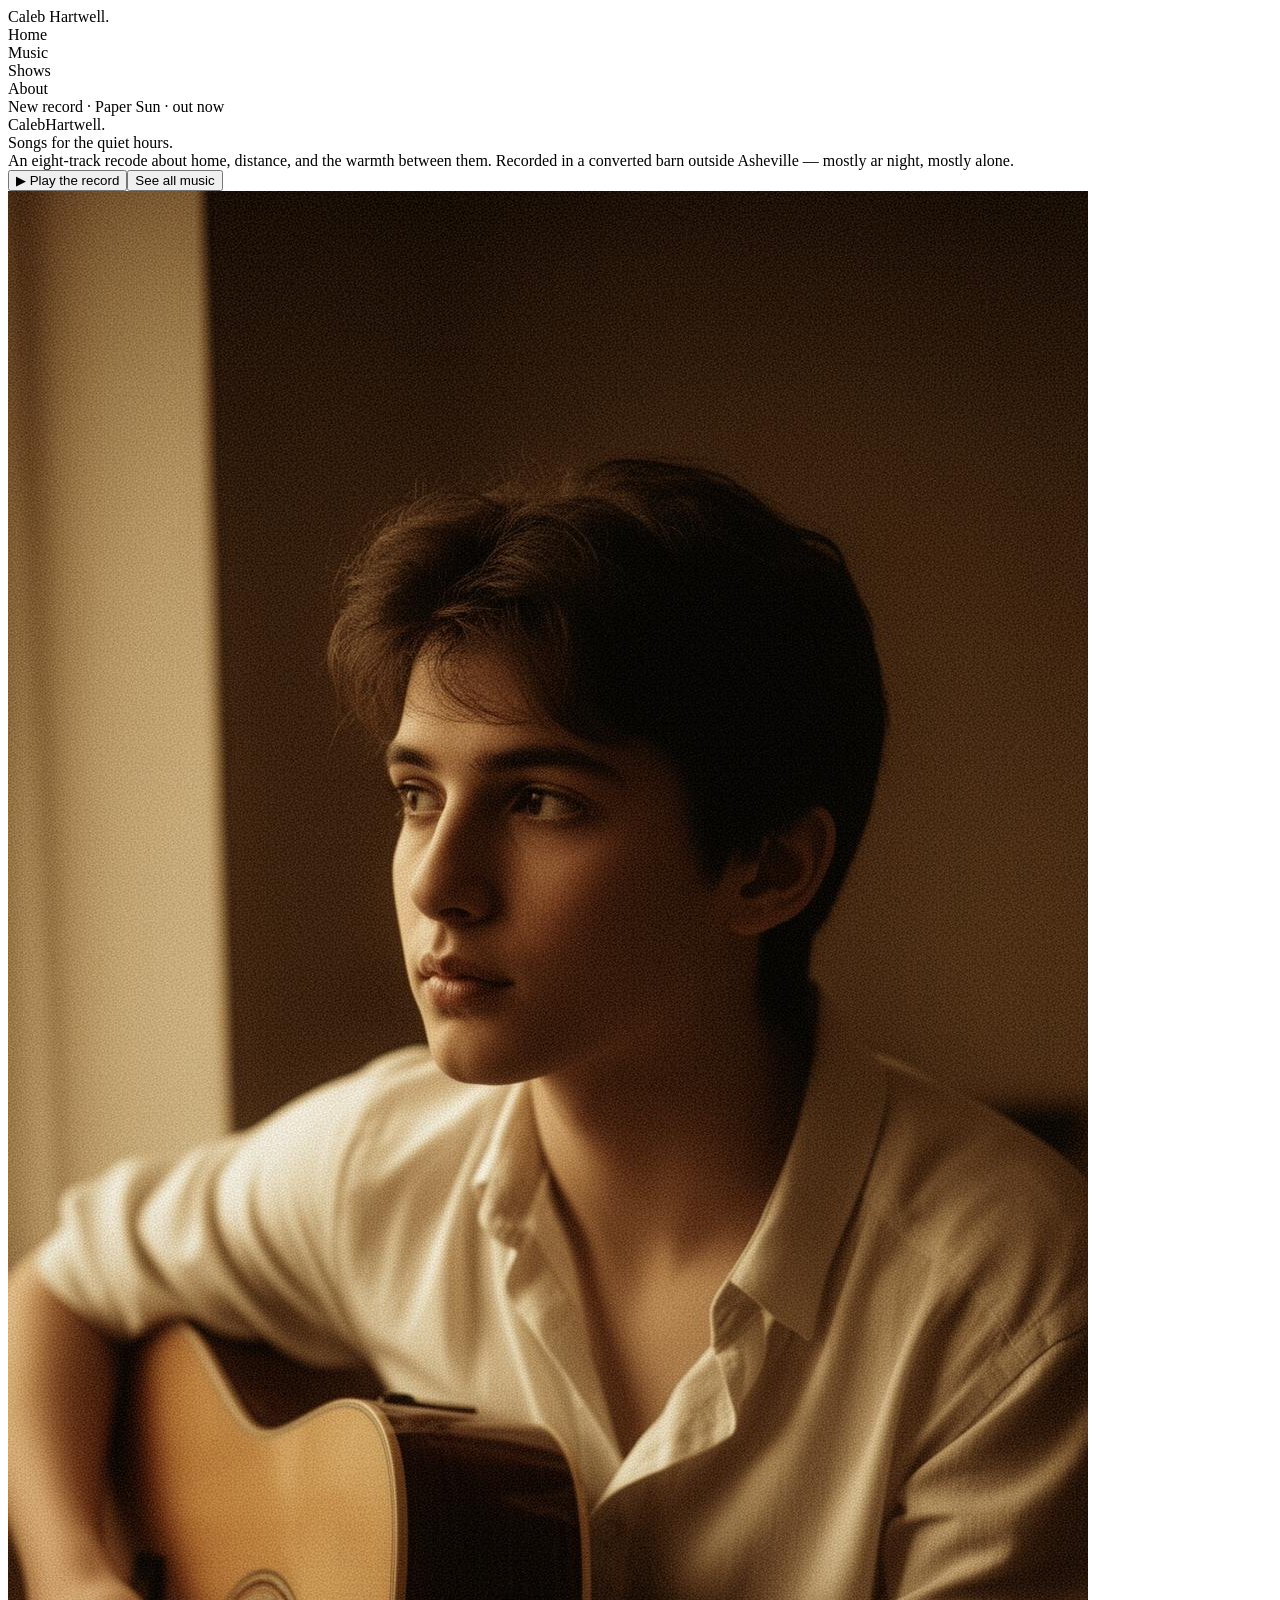
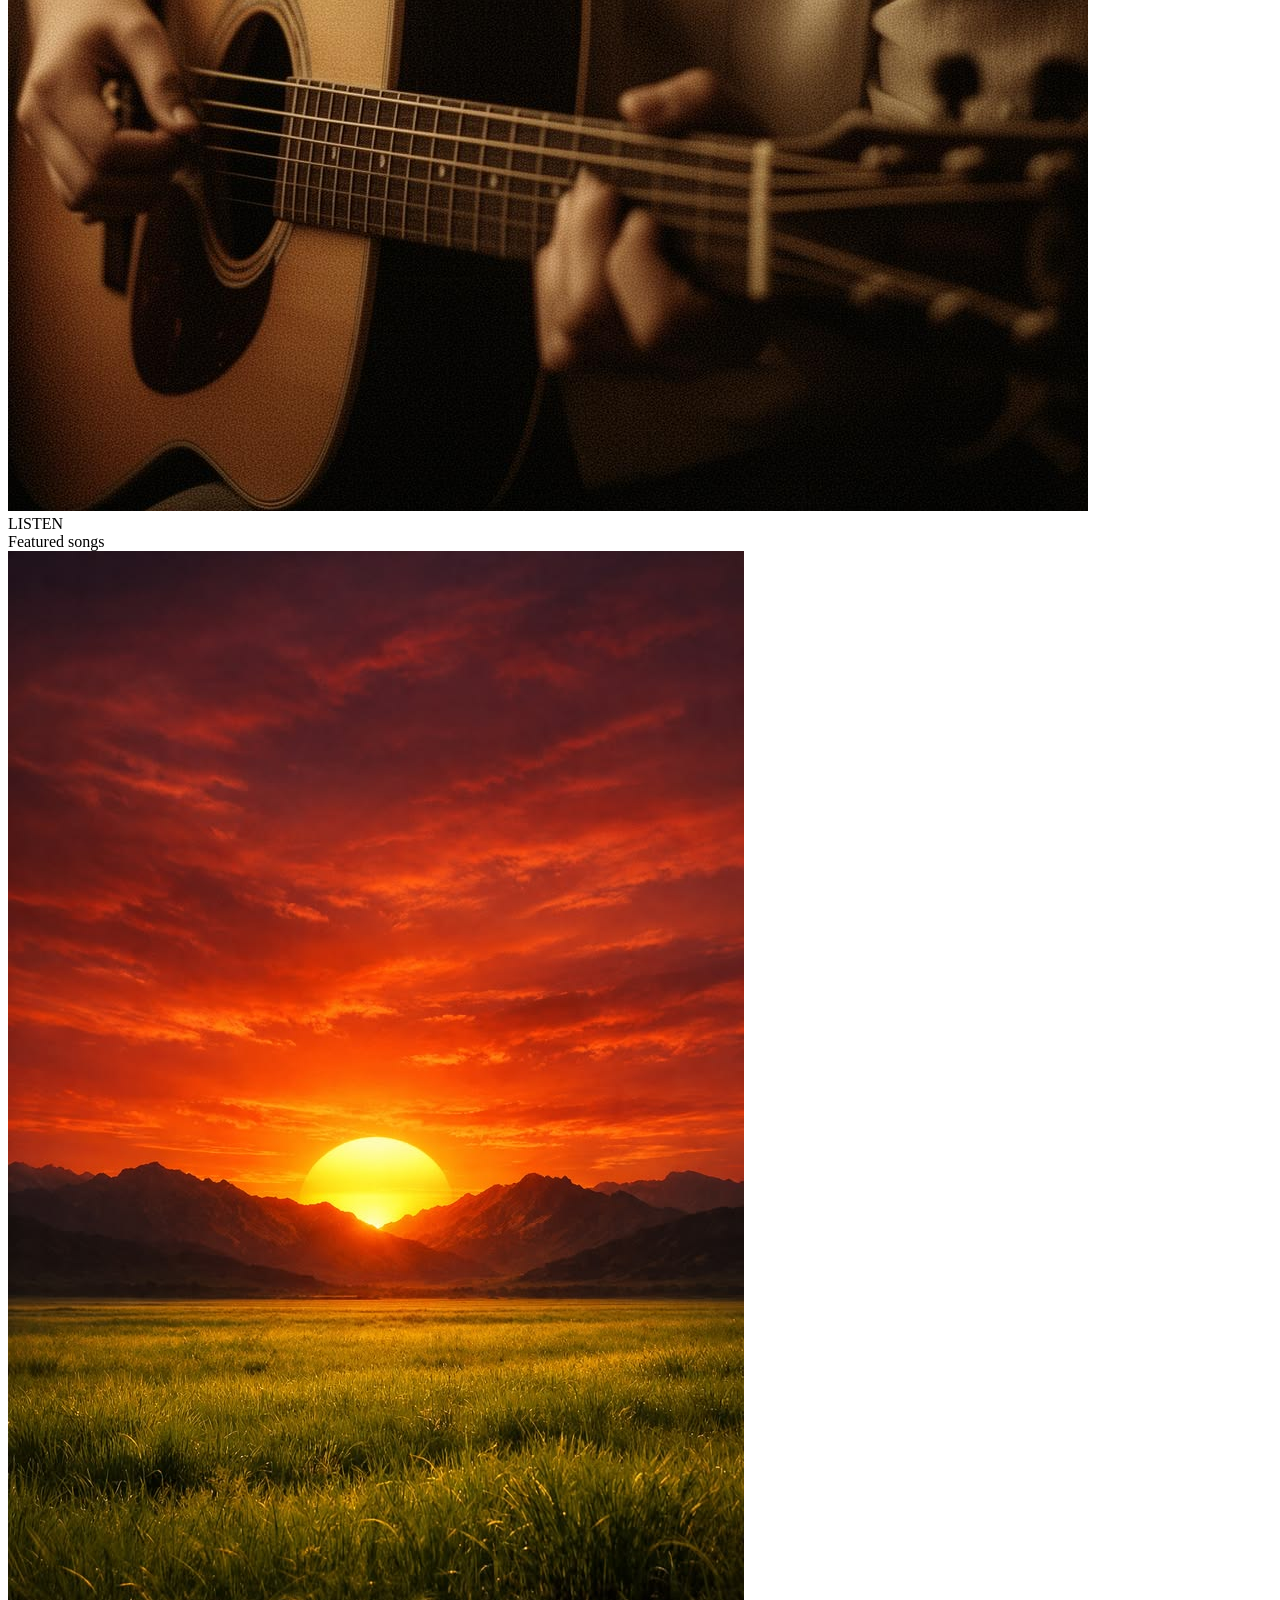
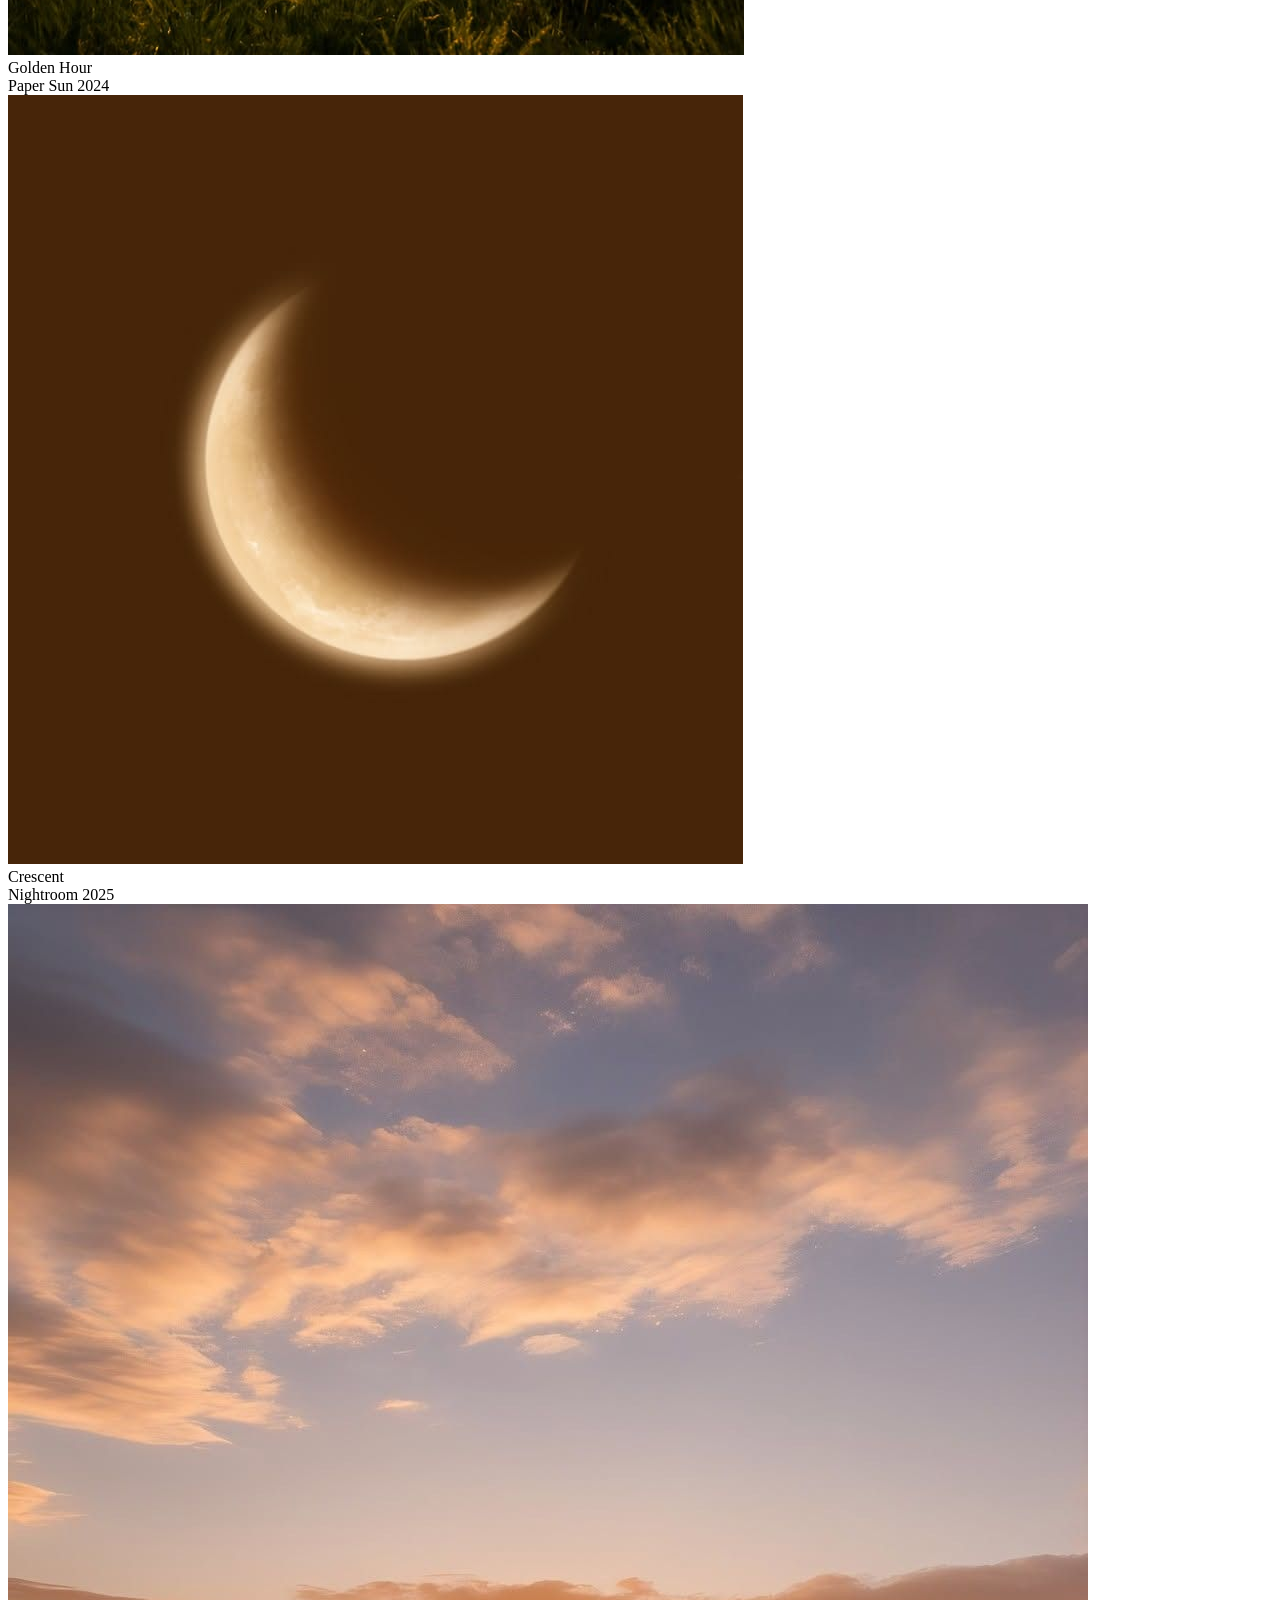
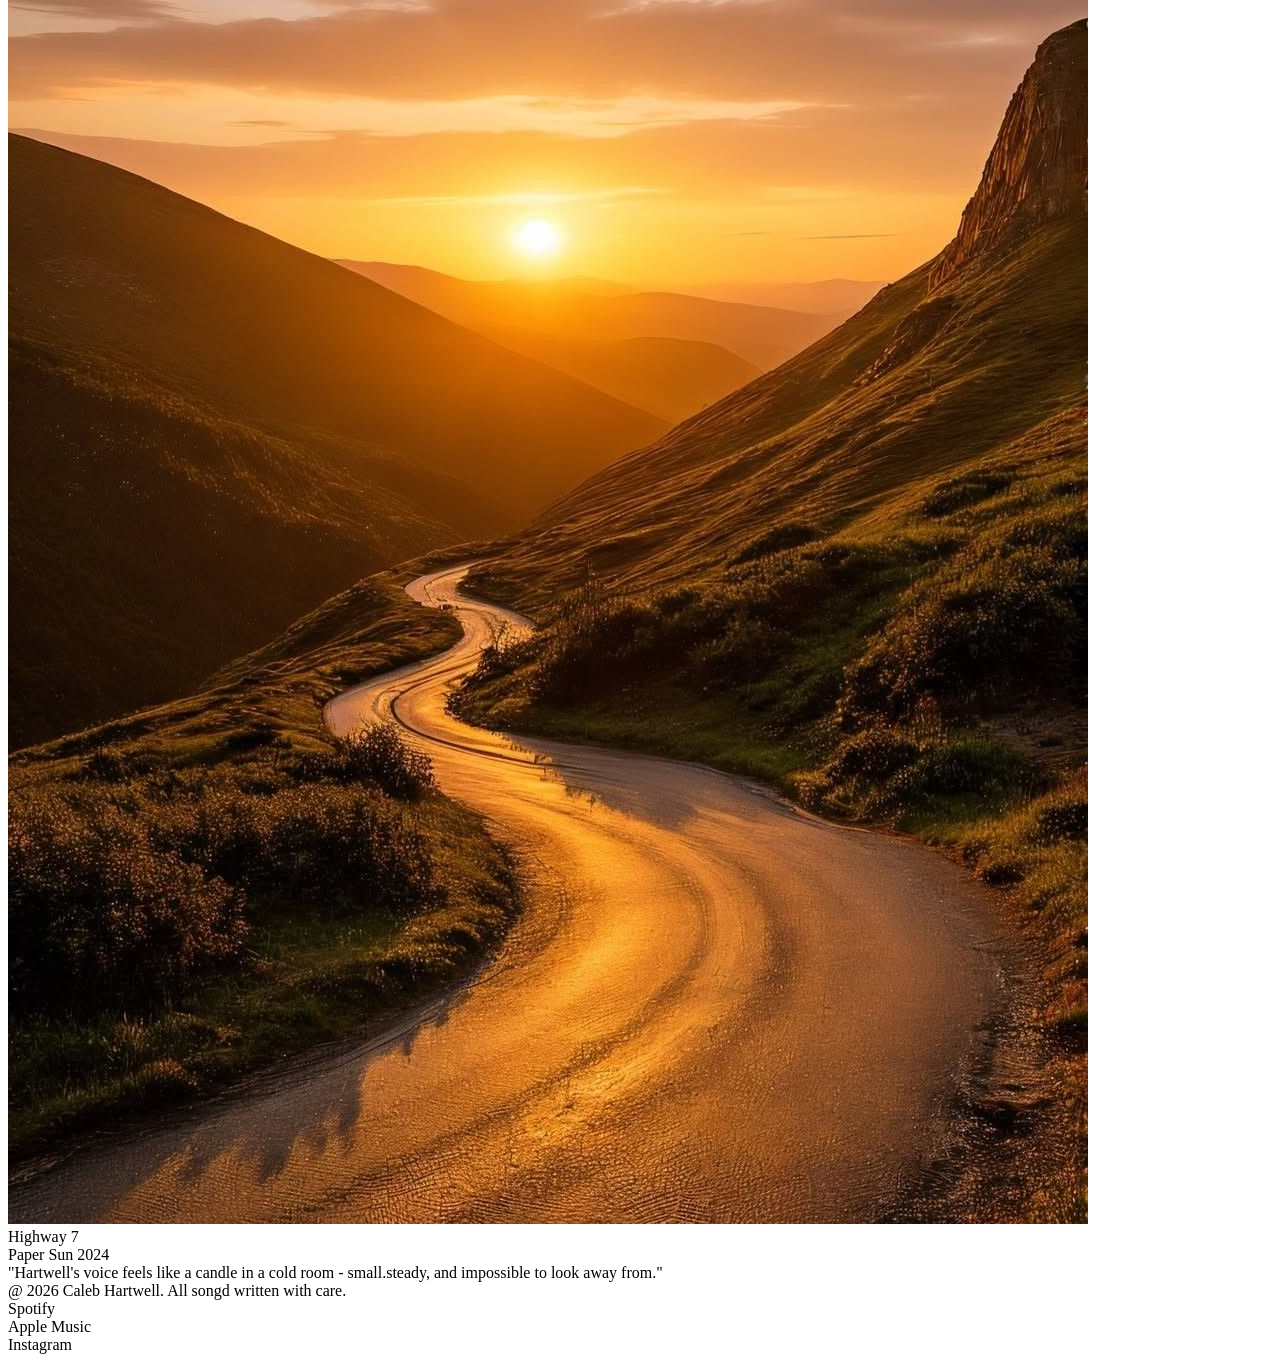
==== public/index.html @ 6fbbf91d "Initial Silex website" ====
<!DOCTYPE html>
<html lang="">
<head>
<meta charset="UTF-8">
<meta name="viewport" content="width=device-width, initial-scale=1.0">
<meta name="generator" content="Silex v3.9.0">
<link rel="stylesheet" href="/css/index-4abc6a9f66d72b84a282c2c58170669297c63e4b1dc110e4426f42e9732f91db.css" />





<link href="https://fonts.googleapis.com" rel="preconnect" ><link href="https://fonts.googleapis.com/css2" rel="preconnect" crossorigin ><link href="https://fonts.googleapis.com/css2?family=Instrument+Sans&display=swap" rel="stylesheet" ><link href="https://fonts.googleapis.com/css2?family=Inter&display=swap" rel="stylesheet" ><link href="https://fonts.googleapis.com/css2?family=Instrument+Serif&display=swap" rel="stylesheet" ></head>
<body id="imti"><div id="ihli" class="silex-default-container"><div id="i2nl" class="silex-default-container"><div id="isw8j" class="silex-default-container"><div id="igltj" class="silex-default-text">Caleb Hartwell.</div></div><div id="idnck" class="silex-default-container"><div id="ii1yb" class="silex-default-text">Home</div><div id="iyy42" class="silex-default-text">Music</div><div id="iwkxl" class="silex-default-text">Shows</div><div id="io0h6" class="silex-default-text">About<br/></div></div></div></div><div id="ikulu" class="silex-default-container"><div id="iwzqa" class="silex-default-container"><div id="iu9c5" class="silex-default-container"><div id="izzuq" class="silex-default-text">New record · Paper Sun · out now</div><div id="iea3x" class="silex-default-text">CalebHartwell.<br/>Songs for the quiet hours.</div><div id="izzuq-2" class="silex-default-text">An eight-track recode about home, distance, and the warmth between them. Recorded in a converted barn outside Asheville — mostly ar night, mostly alone.</div><div id="if398" class="silex-default-container"><button type="button" id="isryf">▶   Play the record</button><button type="button" id="isryf-2">See all music</button></div></div><div id="izhsd" class="silex-default-container"><img id="i5ojv" src="/assets/artist-hero-BAV0iUQS.jpg"/></div></div></div><div id="i6kuk" class="silex-default-container"><div id="i9cr6" class="silex-default-container"><div id="iu62c" class="silex-default-text">LISTEN</div></div><div id="i7p81" class="silex-default-container"><div id="idtfl" class="silex-default-text">Featured songs</div></div><div id="imyx2" class="silex-default-container"><div id="itqtg" class="silex-default-container"><div id="i79ehz" class="silex-default-container"><img id="iumtx1" src="/assets/5156fff97aec7dd28d6d1c61dfeb274e.jpg"/><div id="izei82" class="silex-default-container"><div id="is7wq9" title="" class="silex-default-text">Golden Hour<br id="iwyv3u"/></div><div id="i6vvf8-2-2" class="silex-default-text">Paper Sun 2024</div></div></div><div id="iplp1j" class="silex-default-container"><img id="ixiofv" src="/assets/f9b04b2808fd43094faa31c03164fc58.jpg"/><div id="i31x6p" class="silex-default-container"><div id="i8hozh" title="" class="silex-default-text">Crescent<br id="i5b5ej"/></div><div id="i6vvf8-2" class="silex-default-text">Nightroom 2025</div></div></div><div id="ij6w9" class="silex-default-container"><img id="i8noy" src="/assets/673ed006f130c0470b21841c062991e4.jpg"/><div id="i9u9k" class="silex-default-container"><div id="ia7jh" title="" class="silex-default-text">Highway 7<br id="iuz5d8"/></div><div id="i6vvf8" class="silex-default-text">Paper Sun 2024</div></div></div></div></div></div><div id="is0uhu" class="silex-default-container"><div id="i3avvm" class="silex-default-container"><div id="isc07f" class="silex-default-text">"Hartwell's voice feels like a candle in a cold room - small.steady, and impossible to look away from."</div></div></div><div id="ino64s-x1" class="silex-default-container"><div id="i05ulm-x1" class="silex-default-container"><div id="iog74h-x1" class="silex-default-text">@ 2026 Caleb Hartwell. All songd written with care.</div><div id="iutqi6-x1" class="silex-default-container"><div id="iftzfr-4-x1" class="silex-default-text">Spotify</div><div id="iftzfr-3-x1" class="silex-default-text">Apple Music</div><div id="iftzfr-2-2-2-x1" class="silex-default-text">Instagram</div></div></div></div></body>
</html>
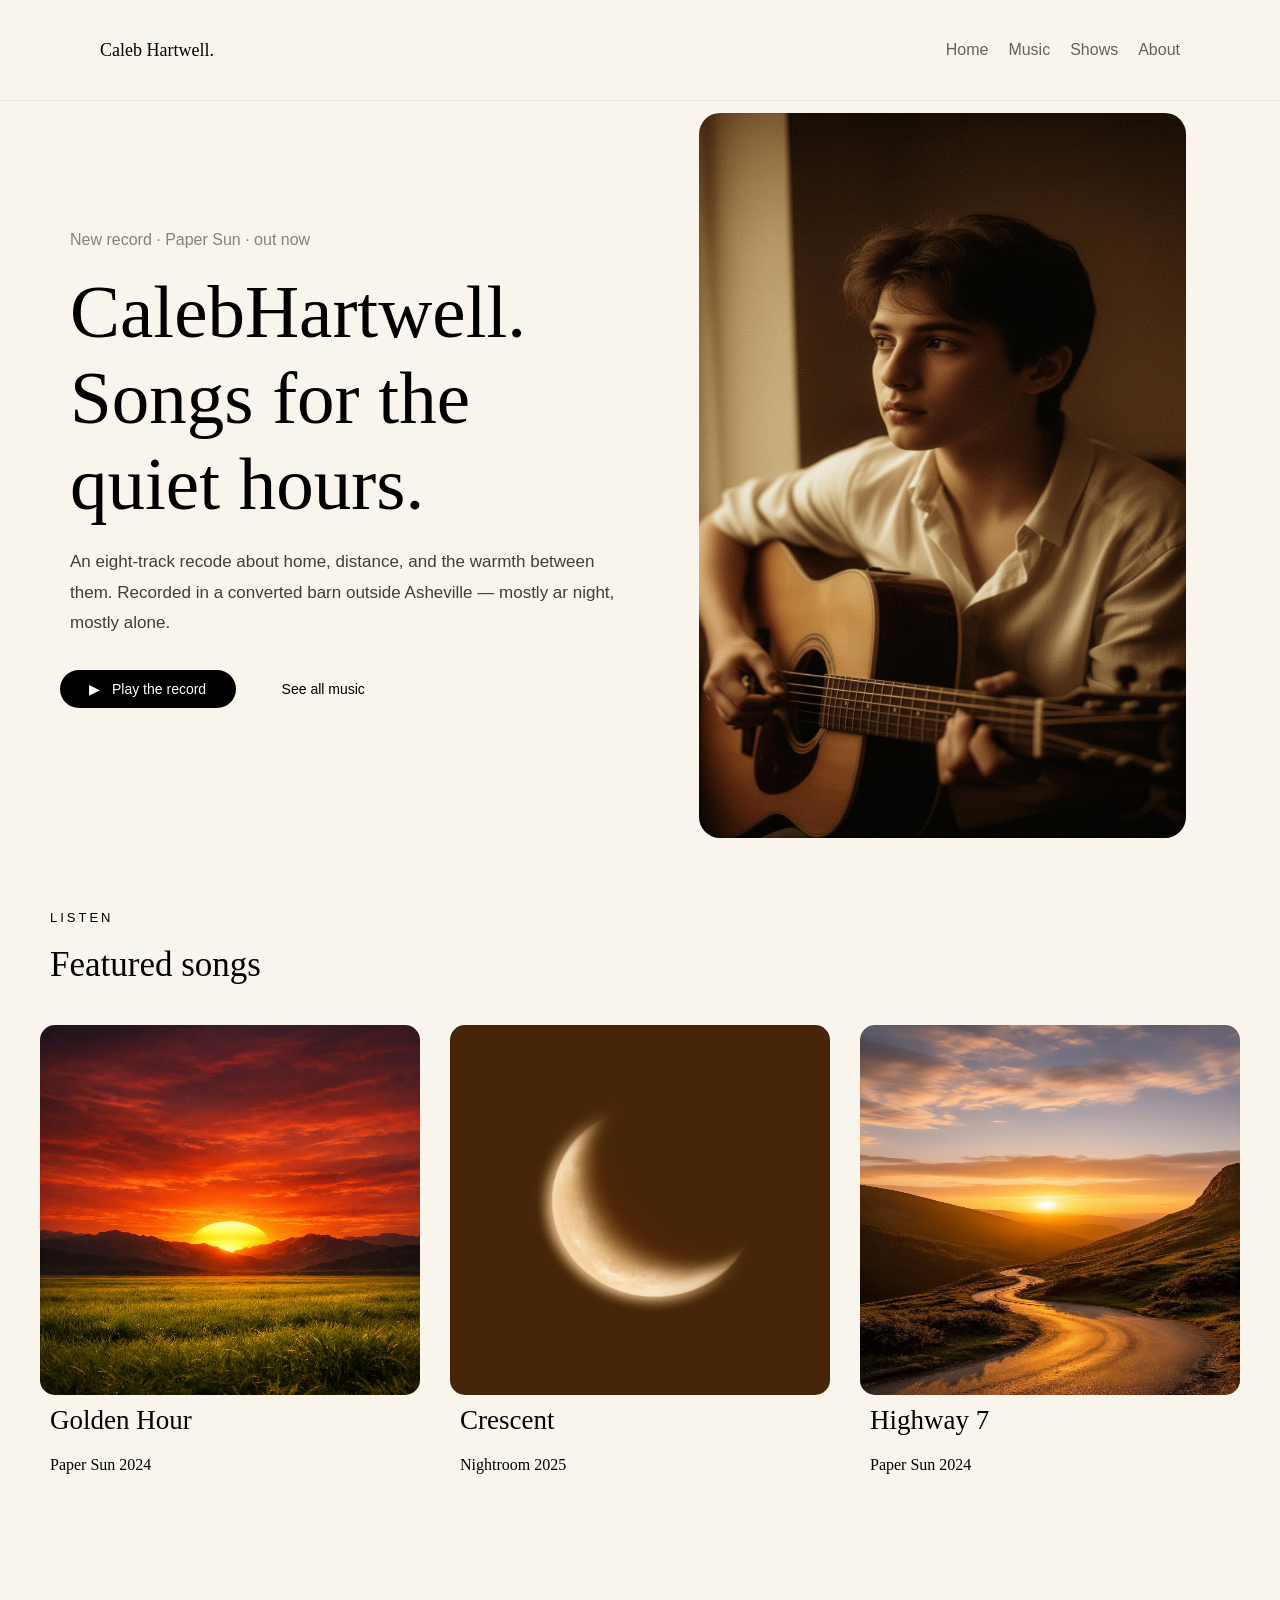
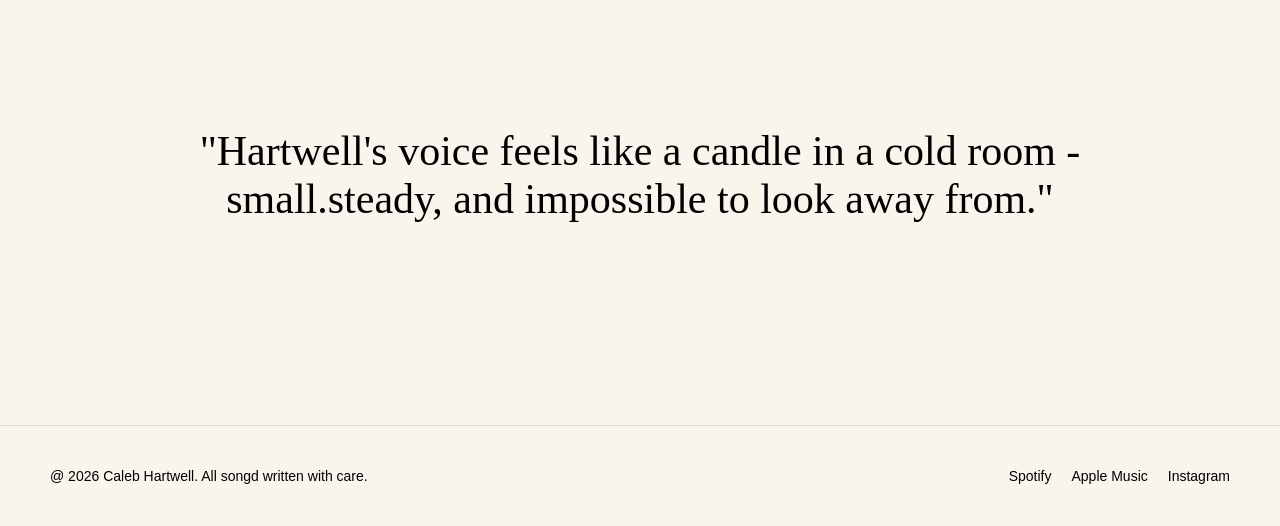
==== commit a95c20e7: "Fix GitHub Pages asset paths" ====
--- a/public/index.html
+++ b/public/index.html
@@ -4,12 +4,12 @@
 <meta charset="UTF-8">
 <meta name="viewport" content="width=device-width, initial-scale=1.0">
 <meta name="generator" content="Silex v3.9.0">
-<link rel="stylesheet" href="/css/index-4abc6a9f66d72b84a282c2c58170669297c63e4b1dc110e4426f42e9732f91db.css" />
+<link rel="stylesheet" href="./css/index-4abc6a9f66d72b84a282c2c58170669297c63e4b1dc110e4426f42e9732f91db.css" />
 
 
 
 
 
 <link href="https://fonts.googleapis.com" rel="preconnect" ><link href="https://fonts.googleapis.com/css2" rel="preconnect" crossorigin ><link href="https://fonts.googleapis.com/css2?family=Instrument+Sans&display=swap" rel="stylesheet" ><link href="https://fonts.googleapis.com/css2?family=Inter&display=swap" rel="stylesheet" ><link href="https://fonts.googleapis.com/css2?family=Instrument+Serif&display=swap" rel="stylesheet" ></head>
-<body id="imti"><div id="ihli" class="silex-default-container"><div id="i2nl" class="silex-default-container"><div id="isw8j" class="silex-default-container"><div id="igltj" class="silex-default-text">Caleb Hartwell.</div></div><div id="idnck" class="silex-default-container"><div id="ii1yb" class="silex-default-text">Home</div><div id="iyy42" class="silex-default-text">Music</div><div id="iwkxl" class="silex-default-text">Shows</div><div id="io0h6" class="silex-default-text">About<br/></div></div></div></div><div id="ikulu" class="silex-default-container"><div id="iwzqa" class="silex-default-container"><div id="iu9c5" class="silex-default-container"><div id="izzuq" class="silex-default-text">New record · Paper Sun · out now</div><div id="iea3x" class="silex-default-text">CalebHartwell.<br/>Songs for the quiet hours.</div><div id="izzuq-2" class="silex-default-text">An eight-track recode about home, distance, and the warmth between them. Recorded in a converted barn outside Asheville — mostly ar night, mostly alone.</div><div id="if398" class="silex-default-container"><button type="button" id="isryf">▶   Play the record</button><button type="button" id="isryf-2">See all music</button></div></div><div id="izhsd" class="silex-default-container"><img id="i5ojv" src="/assets/artist-hero-BAV0iUQS.jpg"/></div></div></div><div id="i6kuk" class="silex-default-container"><div id="i9cr6" class="silex-default-container"><div id="iu62c" class="silex-default-text">LISTEN</div></div><div id="i7p81" class="silex-default-container"><div id="idtfl" class="silex-default-text">Featured songs</div></div><div id="imyx2" class="silex-default-container"><div id="itqtg" class="silex-default-container"><div id="i79ehz" class="silex-default-container"><img id="iumtx1" src="/assets/5156fff97aec7dd28d6d1c61dfeb274e.jpg"/><div id="izei82" class="silex-default-container"><div id="is7wq9" title="" class="silex-default-text">Golden Hour<br id="iwyv3u"/></div><div id="i6vvf8-2-2" class="silex-default-text">Paper Sun 2024</div></div></div><div id="iplp1j" class="silex-default-container"><img id="ixiofv" src="/assets/f9b04b2808fd43094faa31c03164fc58.jpg"/><div id="i31x6p" class="silex-default-container"><div id="i8hozh" title="" class="silex-default-text">Crescent<br id="i5b5ej"/></div><div id="i6vvf8-2" class="silex-default-text">Nightroom 2025</div></div></div><div id="ij6w9" class="silex-default-container"><img id="i8noy" src="/assets/673ed006f130c0470b21841c062991e4.jpg"/><div id="i9u9k" class="silex-default-container"><div id="ia7jh" title="" class="silex-default-text">Highway 7<br id="iuz5d8"/></div><div id="i6vvf8" class="silex-default-text">Paper Sun 2024</div></div></div></div></div></div><div id="is0uhu" class="silex-default-container"><div id="i3avvm" class="silex-default-container"><div id="isc07f" class="silex-default-text">"Hartwell's voice feels like a candle in a cold room - small.steady, and impossible to look away from."</div></div></div><div id="ino64s-x1" class="silex-default-container"><div id="i05ulm-x1" class="silex-default-container"><div id="iog74h-x1" class="silex-default-text">@ 2026 Caleb Hartwell. All songd written with care.</div><div id="iutqi6-x1" class="silex-default-container"><div id="iftzfr-4-x1" class="silex-default-text">Spotify</div><div id="iftzfr-3-x1" class="silex-default-text">Apple Music</div><div id="iftzfr-2-2-2-x1" class="silex-default-text">Instagram</div></div></div></div></body>
+<body id="imti"><div id="ihli" class="silex-default-container"><div id="i2nl" class="silex-default-container"><div id="isw8j" class="silex-default-container"><div id="igltj" class="silex-default-text">Caleb Hartwell.</div></div><div id="idnck" class="silex-default-container"><div id="ii1yb" class="silex-default-text">Home</div><div id="iyy42" class="silex-default-text">Music</div><div id="iwkxl" class="silex-default-text">Shows</div><div id="io0h6" class="silex-default-text">About<br/></div></div></div></div><div id="ikulu" class="silex-default-container"><div id="iwzqa" class="silex-default-container"><div id="iu9c5" class="silex-default-container"><div id="izzuq" class="silex-default-text">New record · Paper Sun · out now</div><div id="iea3x" class="silex-default-text">CalebHartwell.<br/>Songs for the quiet hours.</div><div id="izzuq-2" class="silex-default-text">An eight-track recode about home, distance, and the warmth between them. Recorded in a converted barn outside Asheville — mostly ar night, mostly alone.</div><div id="if398" class="silex-default-container"><button type="button" id="isryf">▶   Play the record</button><button type="button" id="isryf-2">See all music</button></div></div><div id="izhsd" class="silex-default-container"><img id="i5ojv" src="./assets/artist-hero-BAV0iUQS.jpg"/></div></div></div><div id="i6kuk" class="silex-default-container"><div id="i9cr6" class="silex-default-container"><div id="iu62c" class="silex-default-text">LISTEN</div></div><div id="i7p81" class="silex-default-container"><div id="idtfl" class="silex-default-text">Featured songs</div></div><div id="imyx2" class="silex-default-container"><div id="itqtg" class="silex-default-container"><div id="i79ehz" class="silex-default-container"><img id="iumtx1" src="./assets/5156fff97aec7dd28d6d1c61dfeb274e.jpg"/><div id="izei82" class="silex-default-container"><div id="is7wq9" title="" class="silex-default-text">Golden Hour<br id="iwyv3u"/></div><div id="i6vvf8-2-2" class="silex-default-text">Paper Sun 2024</div></div></div><div id="iplp1j" class="silex-default-container"><img id="ixiofv" src="./assets/f9b04b2808fd43094faa31c03164fc58.jpg"/><div id="i31x6p" class="silex-default-container"><div id="i8hozh" title="" class="silex-default-text">Crescent<br id="i5b5ej"/></div><div id="i6vvf8-2" class="silex-default-text">Nightroom 2025</div></div></div><div id="ij6w9" class="silex-default-container"><img id="i8noy" src="./assets/673ed006f130c0470b21841c062991e4.jpg"/><div id="i9u9k" class="silex-default-container"><div id="ia7jh" title="" class="silex-default-text">Highway 7<br id="iuz5d8"/></div><div id="i6vvf8" class="silex-default-text">Paper Sun 2024</div></div></div></div></div></div><div id="is0uhu" class="silex-default-container"><div id="i3avvm" class="silex-default-container"><div id="isc07f" class="silex-default-text">"Hartwell's voice feels like a candle in a cold room - small.steady, and impossible to look away from."</div></div></div><div id="ino64s-x1" class="silex-default-container"><div id="i05ulm-x1" class="silex-default-container"><div id="iog74h-x1" class="silex-default-text">@ 2026 Caleb Hartwell. All songd written with care.</div><div id="iutqi6-x1" class="silex-default-container"><div id="iftzfr-4-x1" class="silex-default-text">Spotify</div><div id="iftzfr-3-x1" class="silex-default-text">Apple Music</div><div id="iftzfr-2-2-2-x1" class="silex-default-text">Instagram</div></div></div></div></body>
 </html>
--- a/public/css/index-4abc6a9f66d72b84a282c2c58170669297c63e4b1dc110e4426f42e9732f91db.css
+++ b/public/css/index-4abc6a9f66d72b84a282c2c58170669297c63e4b1dc110e4426f42e9732f91db.css
@@ -0,0 +1 @@
+* { box-sizing: border-box; } body {margin: 0;}.silex-default-container{min-height:100px;}.silex-default-text{padding:10px;}:root{--body:#F9F4EC;--serif:"Instrument Serif", serif;--text:#000000;--text2:#9E6924;--variable-1:16px;--variable-2:"Inter", sans-serif;}#ihli{background-color:rgba(249,244,236,0.94);border-bottom:1px solid rgba(154,154,154,0.13);color:#f9f4ec;display:flex;justify-content:center;min-height:78px;position:fixed;top:0px;width:100%;}#i2nl{align-items:center;display:flex;justify-content:space-between;max-width:1100px;width:100%;}#igltj{color:#000000;font-family:var(--serif);font-size:18px;font-weight:500;}#isw8j{align-items:center;display:flex;}#ii1yb{color:rgba(0,0,0,0.6);font-family:var(--variable-2);}#idnck{align-items:center;display:flex;}#io0h6{color:rgba(0,0,0,0.6);font-family:var(--variable-2);}#iwkxl{color:rgba(0,0,0,0.6);font-family:var(--variable-2);}#iyy42{color:rgba(0,0,0,0.6);font-family:var(--variable-2);}#ikulu{display:flex;justify-content:center;margin:100px 0px 0px 0px;min-height:700px;width:100%;}#iwzqa{align-items:center;display:flex;flex-direction:row;height:100%;justify-content:center;max-width:1200px;min-height:750px;width:100%;}#iu9c5{border:0px solid;display:flex;flex-direction:column;height:100%;justify-content:center;min-height:750px;min-width:0;padding:0px 0px 0px 20px;width:100%;}#izhsd{align-items:center;display:flex;height:100%;justify-content:center;min-height:750px;width:100%;}#i5ojv{border-radius:21px;display:flex;height:725px;max-width:500px;min-height:500px;width:81.834%;}#iea3x{color:#000000;display:flex;font-family:"Instrument Serif", serif;font-size:75px;max-width:550px;text-decoration:#000000;width:100%;}#izzuq{color:rgba(0,0,0,0.47);font-family:"Inter", sans-serif;}#izzuq-2{color:rgba(0,0,0,0.75);font-family:"Inter", sans-serif;font-size:17px;line-height:1.8em;max-width:699px;order:3;width:100%;}#isryf{align-items:center;background-color:#000000;border:0px solid;border-radius:21px;color:#ffffff;display:flex;font-family:"Inter", sans-serif;font-size:14px;font-weight:500;height:38px;justify-content:center;max-width:190px;order:4;white-space:pre;width:30%;}body{background-color:#f9f4ec;color:#000000;}#isryf-2{align-items:center;background-color:#f9f4ec;border:0px solid;color:#000000;display:flex;font-family:"Inter", sans-serif;font-size:14px;font-weight:500;height:38px;justify-content:center;max-width:190px;order:4;white-space:pre;width:30%;}#if398{align-items:center;display:flex;min-height:80px;order:5;width:100%;}#i6kuk{display:flex;flex-direction:column;margin:50px 0px 0px 0px;min-height:500px;width:100%;}#i9cr6{display:flex;justify-content:center;min-height:0px;width:100%;}#iu62c{font-family:"Inter", sans-serif;font-size:13px;letter-spacing:3px;max-width:1200px;width:100%;}#idtfl{font-family:"Instrument Serif", serif;font-size:35px;max-width:1200px;width:100%;}#i7p81{display:flex;justify-content:center;min-height:0px;}#imyx2{display:flex;justify-content:center;max-height:100%;min-height:1000%;padding:10px 0px 10px 0px;width:100%;}#ij6w9{display:flex;flex-direction:column;min-height:400px;width:380px;}#i8noy{border-radius:15px;height:370px;width:100%;}#ia7jh{font-family:"Instrument Serif", serif;font-size:27px;}#iumtx1{border-radius:15px;height:370px;width:100%;}#is7wq9{font-family:"Instrument Serif", serif;font-size:27px;}#i79ehz{display:flex;flex-direction:column;min-height:470px;width:380px;}#ixiofv{border-radius:15px;height:370px;width:100%;}#i8hozh{font-family:"Instrument Serif", serif;font-size:27px;}#iplp1j{display:flex;flex-direction:column;min-height:450px;width:380px;}#itqtg{display:flex;justify-content:space-between;max-width:1200px;padding:20px 0px 20px 0px;width:100%;}#is0uhu{align-items:center;display:flex;flex-direction:column;justify-content:center;min-height:500px;}#i3avvm{align-items:center;display:flex;justify-content:center;}#isc07f{font-family:"Instrument Serif", serif;font-size:42px;font-weight:400;max-width:1100px;text-align:center;width:100%;}#iutqi6-x1{align-items:center;display:flex;}#i05ulm-x1{align-items:center;display:flex;font-family:"Inter", sans-serif;font-size:14px;justify-content:space-between;max-width:1200px;width:100%;}#ino64s-x1{align-items:center;border-top:1px solid rgba(179,179,179,0.44);display:flex;justify-content:center;width:100%;}@media (max-width: 992px){:root{--serif:"Instrument Sans", sans-serif;--variable-2:"Inter", sans-serif;}}@media (max-width: 768px){:root{--serif:"Instrument Sans", sans-serif;--variable-2:"Inter", sans-serif;}}
